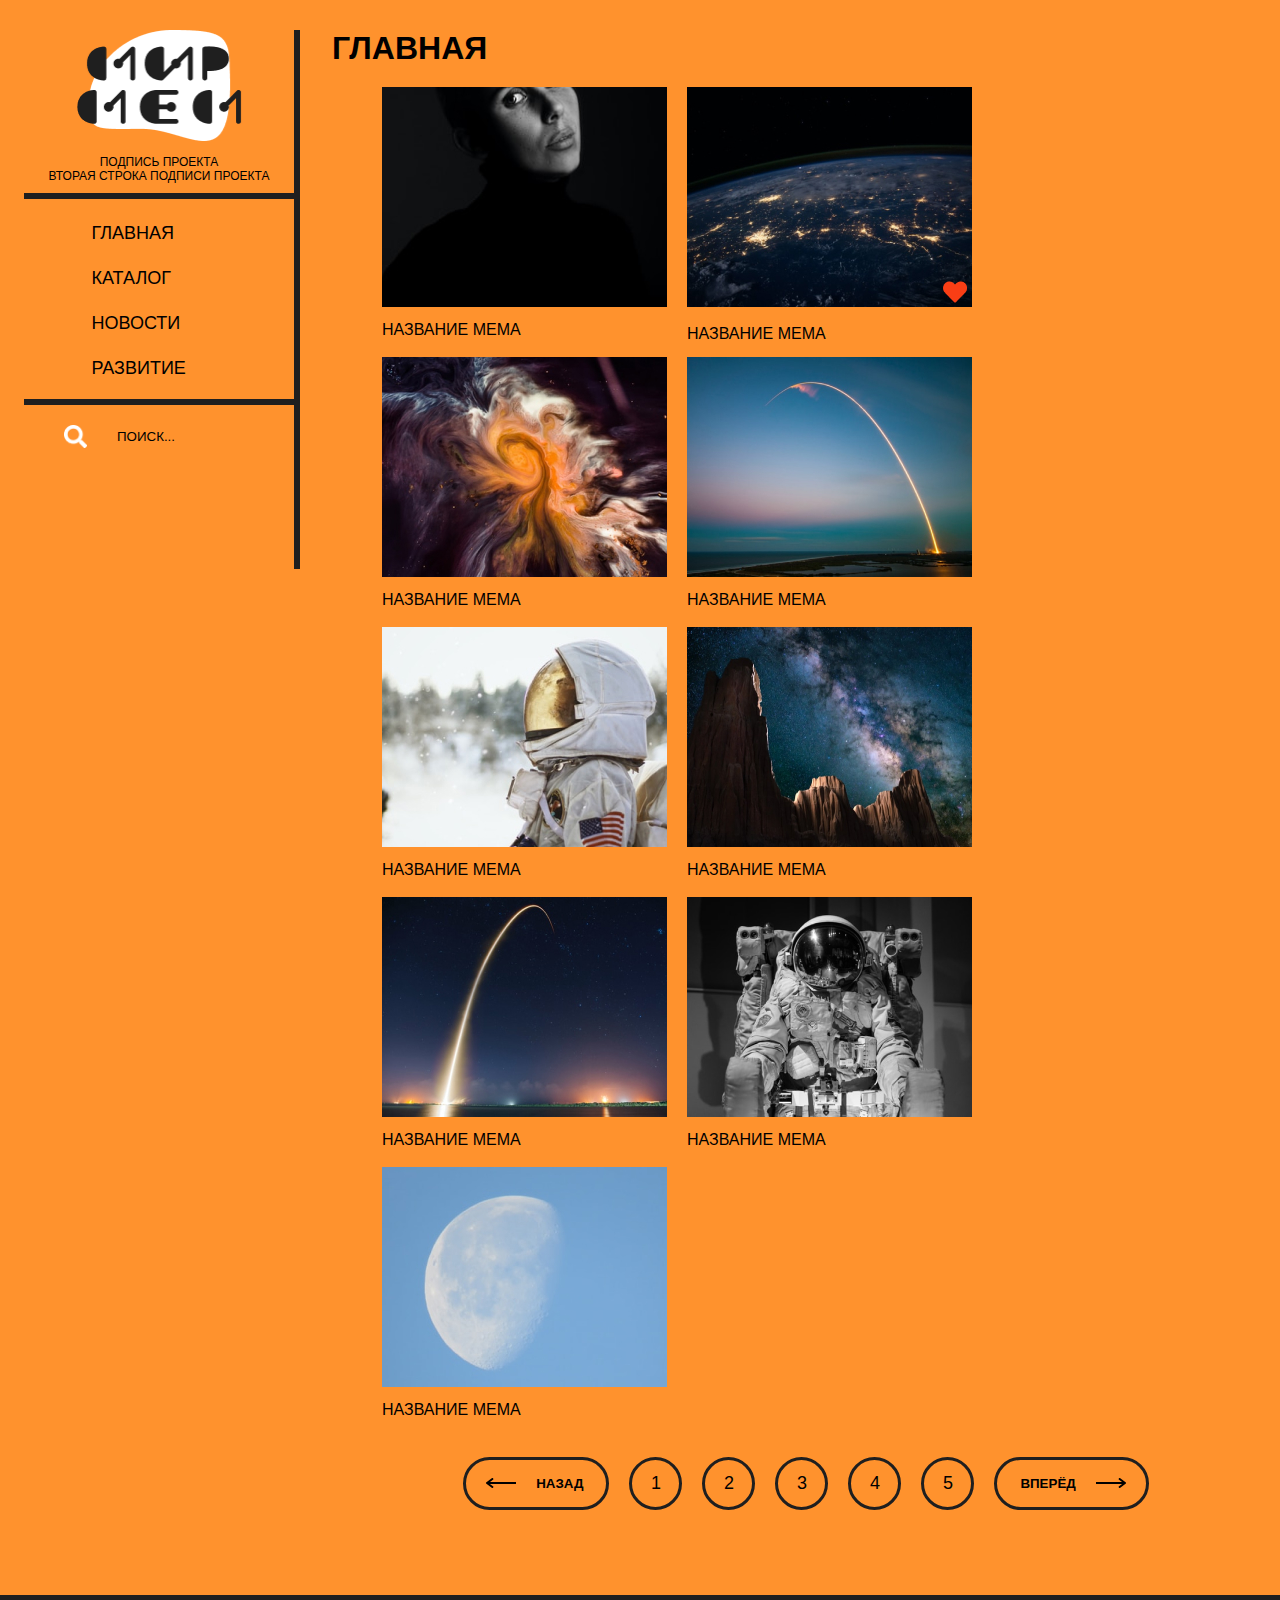
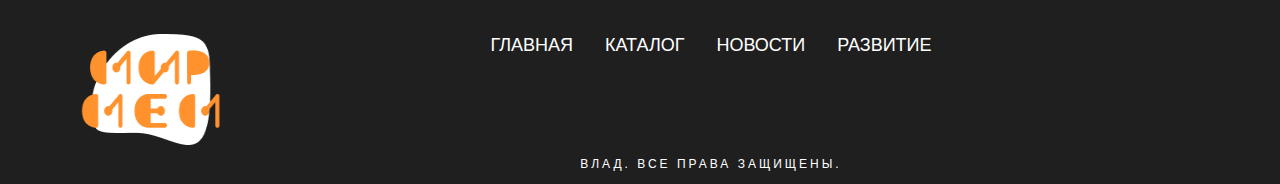
==== index2.html @ 1e3c75f7 "Created gitignore and index2 with new buttons" ====
<!DOCTYPE html>
<html lang="ru">

<head>
   <meta charset="UTF-8">
   <meta name="viewport" content="width=device-width, initial-scale=1.0">
   <link rel="stylesheet" href="css/style2.css">
   <!-- <link rel="stylesheet" href="css/normalize.css"> -->
   <!-- Import fonts -->
   <link href="http://fonts.cdnfonts.com/css/poe-vetica-new?styles=35770" rel="stylesheet">

   <title>Мир Мем</title>
</head>

<body>

   <main class="main-content orange-bg">
      <aside class="sidebar">
         <div class="company-info">
            <div class="company-info__img"> <img src="img/header-logo.png" alt="logo" class="company-info__logo"></div>
            <div class="company-info-text">
               <div class="company-info-text__title">Подпись проекта</div>
               <div class="company-info-text__subtitle">Вторая строка подписи проекта</div>
            </div>

         </div>
         <nav class="navigation">
            <ul class="navigation__list">
               <li class="navigation__item">
                  <a href="" class="navigation__link main-page">Главная</a>
               </li>
               <li class="navigation__item">
                  <a href="" class="navigation__link price-list-page">Каталог</a>
               </li>
               <li class="navigation__item">
                  <a href="" class="navigation__link news-page ">Новости</a>
               </li>
               <li class="navigation__item">
                  <a href="" class="navigation__link edu-page">Развитие</a>
               </li>
            </ul>

         </nav>
         <div class="search">
            <button type="submit" class="search__button">
               <img class="search__icon" src="img/search-icon.png"></img></button>
            <input class="search__pole" type="text" placeholder="ПОИСК...">
         </div>
         </div>
      </aside>



      <div class="content">
         <h1 class="content__title">Главная</h1>
         <div class="gallery">
            <div class="gallery__item">
               <div class="gallery__image">
                  <img src="img/content-img/1.jpg " alt="img">
               </div>
               <span class="gallery__title">Название Мема</span>
            </div>
            <div class="gallery__item">
               <div class="gallery__image_active">
                  <img src="img/content-img/2.jpg " alt="img">
               </div>
               <span class="gallery__title">Название Мема</span>
            </div>
            <div class="gallery__item">
               <div class="gallery__image">
                  <img src="img/content-img/3.jpg " alt="img">
               </div>
               <span class="gallery__title">Название Мема</span>
            </div>
            <div class="gallery__item">
               <div class="gallery__image">
                  <img src="img/content-img/4.jpg " alt="img">
               </div>
               <span class="gallery__title">Название Мема</span>
            </div>
            <div class="gallery__item">
               <div class="gallery__image">
                  <img src="img/content-img/5.jpg " alt="img">
               </div>
               <span class="gallery__title">Название Мема</span>
            </div>
            <div class="gallery__item">
               <div class="gallery__image">
                  <img src="img/content-img/6.jpg " alt="img">
               </div>
               <span class="gallery__title">Название Мема</span>
            </div>
            <div class="gallery__item">
               <div class="gallery__image">
                  <img src="img/content-img/7.jpg " alt="img">
               </div>
               <span class="gallery__title">Название Мема</span>
            </div>
            <div class="gallery__item">
               <div class="gallery__image">
                  <img src="img/content-img/8.jpg " alt="img">
               </div>
               <span class="gallery__title">Название Мема</span>
            </div>
            <div class="gallery__item">
               <div class="gallery__image">
                  <img src="img/content-img/9.jpg " alt="img">
               </div>
               <span class="gallery__title">Название Мема</span>
            </div>

         </div>
         <div class="navigation-panel-wrapper">
            <button class="left-button button">
               <span class="left-button__text">Назад</span></button>
            <div class="pages">
               <a href="#" class="pages__link">1</a>
               <a href="#" class="pages__link">2</a>
               <a href="#" class="pages__link">3</a>
               <a href="#" class="pages__link">4</a>
               <a href="#" class="pages__link">5</a>
            </div>
            <button class="right-button button"><span class="right-button__text">Вперёд</span></button>
         </div>
      </div>
   </main>

   <footer class="footer footer_black-bg">
      <img class="footer__logo" src="img/footer-logo.png" alt="logo">
      <div class="footer-content">
         <nav class="footer-content__navigation">
            <ul class="footer-content__list">
               <li class="footer-content__list-item">
                  <a href="#" class="footer-content__link">Главная</a>
               </li>
               <li class="footer-content__list-item">
                  <a href="#" class="footer-content__link">Каталог</a>
               </li>
               <li class="footer-content__list-item">
                  <a href="#" class="footer-content__link">Новости</a>
               </li>
               <li class="footer-content__list-item">
                  <a href="#" class="footer-content__link">Развитие</a>
               </li>

            </ul>
         </nav>
         <div class="copyright">
            <span class="copyright__text">Влад. Все права защищены.</span>
         </div>
      </div>
   </footer>
</body>

</html>
---- css/style2.css ----
* {
   margin: 0px;
   padding: 0px;
}

button {
   outline: none;
}
button:hover {
   cursor: pointer;
}
body {
   font-family: "POE Vetica New", sans-serif;
   text-transform: uppercase;
   color: white;
   font-style: normal;
   font-weight: 500;
   box-sizing: border-box;
   /* identical to box height, or 77px */
}
.orange-bg {
   background: #ff922d;
}

.main-content {
   padding-top: 30px;
   display: flex;
}

.sidebar {
   width: 300px;
   height: 539px;
   border-right: 6px solid #1f1f1f;
   color: #000000;
   margin-left: 24px;
}
.company-info {
   display: flex;
   flex-direction: column;
   padding-bottom: 10px;
   border-bottom: 6px solid #1f1f1f;
}
.company-info__img {
   display: flex;
   justify-content: center;
   margin-bottom: 14px;
}
.company-info__logo {
   display: block;
   width: 169px;
   height: 111px;
}
.company-info-text {
   font-size: 12px;
}
.company-info-text__title {
   display: flex;
   justify-content: center;
}
.company-info-text__subtitle {
   display: flex;
   justify-content: center;
}
.navigation {
   display: flex;
   padding-left: 25%;
   padding-bottom: 20px;
   border-bottom: 6px solid #1f1f1f;
}
.navigation__list {
   list-style-type: none;
}
.navigation__item {
   display: flex;
   flex-direction: column;
}
.navigation__link {
   text-decoration: none;
   font-size: 18px;
   color: #000000;
   margin-top: 24px;
   position: relative;
   transition: all 0.3s ease-in;
}

.main-page:hover,
.price-list-page:hover,
.news-page:hover,
.edu-page:hover {
   padding-left: 45px;
}
.navigation__link:after {
   content: "";
   position: absolute;
   background: url(../img/right-black-arrow.svg) 0 0 no-repeat;
   top: 3px;
   left: -30px;
   width: 35px;
   height: 12px;
   opacity: 0;
   transition: all 0.3s ease-in;
}
.navigation__link:hover::after {
   opacity: 1;
   content: "";
   position: absolute;
   background: url(../img/right-black-arrow.svg) 0 0 no-repeat;
   top: 3px;
   left: 0;
   width: 35px;
   height: 12px;
   transition: all 0.3s ease-in;
}
.search {
   display: flex;
   margin-top: 20px;
   justify-content: start;
   padding-left: 40px;
}
.search__button {
   display: block;
   width: 23px;
   height: 23px;
   margin-right: 30px;
   background: transparent;
   border: none;
}

.search__icon {
   display: block;
   width: 23px;
   height: 23px;
}
.search__pole {
   display: inline-block;
   border: none;
   background: transparent;
   outline: none;
}
.search__pole::placeholder {
   color: #000000;
}
.content {
   flex-grow: 1;
   color: #000000;
   padding-left: 32px;
   text-transform: uppercase;
}

.content__title {
   margin-bottom: 20px;
}
.gallery {
   display: flex;
   flex-wrap: wrap;
   margin-left: 100px;
   margin-right: 100px;
   margin-bottom: 20px;
}
.gallery__item {
   width: 285px;
   height: 256px;
   margin-right: 20px;
   margin-bottom: 14px;
   position: relative;
}
.gallery__image {
   position: relative;
}
.gallery__image:before {
   opacity: 0;
   content: "";
   position: absolute;
   width: 24px;
   height: 38px;

   background: url(../img/like-icon.png) 0 0 no-repeat;
   bottom: -10px;
   right: 5px;
   transition: all 0.3s ease;
}
.gallery__image:hover::before {
   content: "";
   position: absolute;
   width: 24px;
   height: 38px;
   background: url(../img/like-icon.png) 0 0 no-repeat;
   bottom: -10px;
   right: 5px;
   opacity: 1;
   transition: all 0.3s ease;
}
.gallery__image_active::before {
   content: "";
   position: absolute;
   width: 24px;
   height: 38px;
   background: url(../img/active-like-icon.png) 0 0 no-repeat;
   bottom: 24px;
   right: 5px;
}
.gallery__image img {
   display: block;
   width: 285px;
   height: 220px;
}

.gallery__title {
   display: block;
   margin-top: 14px;
}
.content__button-info-wrapper {
   padding-left: 350px;
   margin-right: 100px;
   display: flex;
}
.navigation-panel-wrapper {
   font-size: 18px;
   text-transform: uppercase;
   display: flex;
   max-width: 1125px;
   justify-content: center;
   margin-bottom: 85px;
}

.left-button {
   padding: 10px 23px 10px 70px;
}
.left-button__text {
   font-weight: 600;

   position: relative;
}
.left-button__text:before {
   content: "";
   background-image: url(../img/left-black-arrow.svg);
   background-repeat: no-repeat;
   height: 30px;
   width: 30px;
   top: 2px;
   left: -50px;
   position: absolute;
}
.right-button {
   padding: 10px 70px 10px 23px;
}

.right-button__text {
   font-weight: 600;

   position: relative;
}
.right-button__text:before {
   content: "";
   background-image: url(../img/left-black-arrow.svg);
   background-repeat: no-repeat;
   transform: rotateY(180deg);

   height: 30px;
   width: 30px;
   top: 2px;
   right: -50px;
   position: absolute;
}
.button {
   border: 3px solid #1f1f1f;
   border-radius: 64px;
   text-transform: uppercase;
   background: transparent;
}

.pages {
   display: flex;
   margin: 0 10px;
}
.pages__link {
   display: flex;
   height: 47px;
   width: 47px;
   border-radius: 64px;
   border: 3px solid #1f1f1f;
   justify-content: center;
   align-items: center;
   text-decoration: none;
   font-size: 18px;
   color: #000000;
   margin: 0 10px;
   transition: all 0.3s ease;
}

.pages__link:hover {
   color: #fff;
   background: #1f1f1f;
}

/* footer */
.footer_black-bg {
   background: #1f1f1f;
}

.footer {
   height: 189px;
   padding: 0 125px;
   display: flex;
   justify-content: space-around;
   align-items: center;
}
.footer__logo {
   display: block;
   width: 142px;
   height: 111px;
}
.footer-content {
   display: flex;
   flex-direction: column;
   flex-grow: 1;
   height: 100%;
}
.footer-content__navigation {
   padding-top: 40px;
   flex-grow: 1;
}
.footer-content__list {
   display: flex;
   justify-content: center;
}
.footer-content__list-item {
   list-style-type: none;
   align-items: center;
}
.footer-content__link {
   color: #ffffff;
   text-decoration: none;
   margin: 0 16px;
   font-size: 18px;
}
.copyright {
   vertical-align: bottom;
   flex-grow: 0;
   text-align: center;
   padding-bottom: 12px;
}
.copyright__text {
   font-size: 12px;
   letter-spacing: 0.25em;
}

@media (max-width: 1430px) {
   .content__button-info-wrapper {
      padding-left: 220px;
   }
   .gallery {
      margin-left: 50px;
      margin-right: 50px;
   }
   .footer {
      padding: 0 80px;
   }
}

@media (max-width: 1020px) {
   .content__button-info-wrapper {
      padding-left: 50px;
   }
}

@media (max-width: 760px) {
   .sidebar {
      display: none;
   }

   .main-content {
      flex-direction: column;
   }

   .gallery,
   .galery__items {
      justify-content: space-between;
      margin-left: 0;
   }
   .content {
      justify-content: space-between;
   }

   .footer__logo {
      display: none;
   }
   .footer {
      padding: 0;
   }
   .foote-content__list {
      justify-content: space-between;
   }
   .content__button-info-wrapper {
      max-width: 300px;
      margin: 0 auto;
   }
}

@media (max-width: 690px) {
   .gallery {
      margin: 0;
      display: flex;
      justify-content: center;
      flex-basis: auto;
   }
   .gallery__item {
      margin-right: 15px;
   }
   .content__button-info-wrapper {
      padding: 0;
      margin: 0 auto;
   }

   .content {
      justify-content: space-between;
   }
   .button-info__text:after {
      content: "";
      background: none;
   }
   .button-info {
      padding-right: 25px;
   }
}

@media (max-width: 512px) {
   .footer-content__navigation {
      padding-top: 10px;
      display: flex;
      justify-content: center;
   }
   .footer-content__list {
      flex-direction: column;
   }
   .footer-content__list-item {
      margin: 5px 0;
   }

   .copyright {
      padding-top: 10px;

      padding-bottom: 0;
   }
   .content__button-info-wrapper {
      margin-top: 20px;
      padding: 0;
      padding-bottom: 0;
   }
   .button-info {
      padding-right: 25px;
   }
   .button-info__text:after {
      content: "";
      background: none;
   }
}

@media (max-width: 333px) {
   .content {
      padding: 5px 5px;
   }
   .gallery__item {
      width: 80%;
      height: 80%;
   }
}
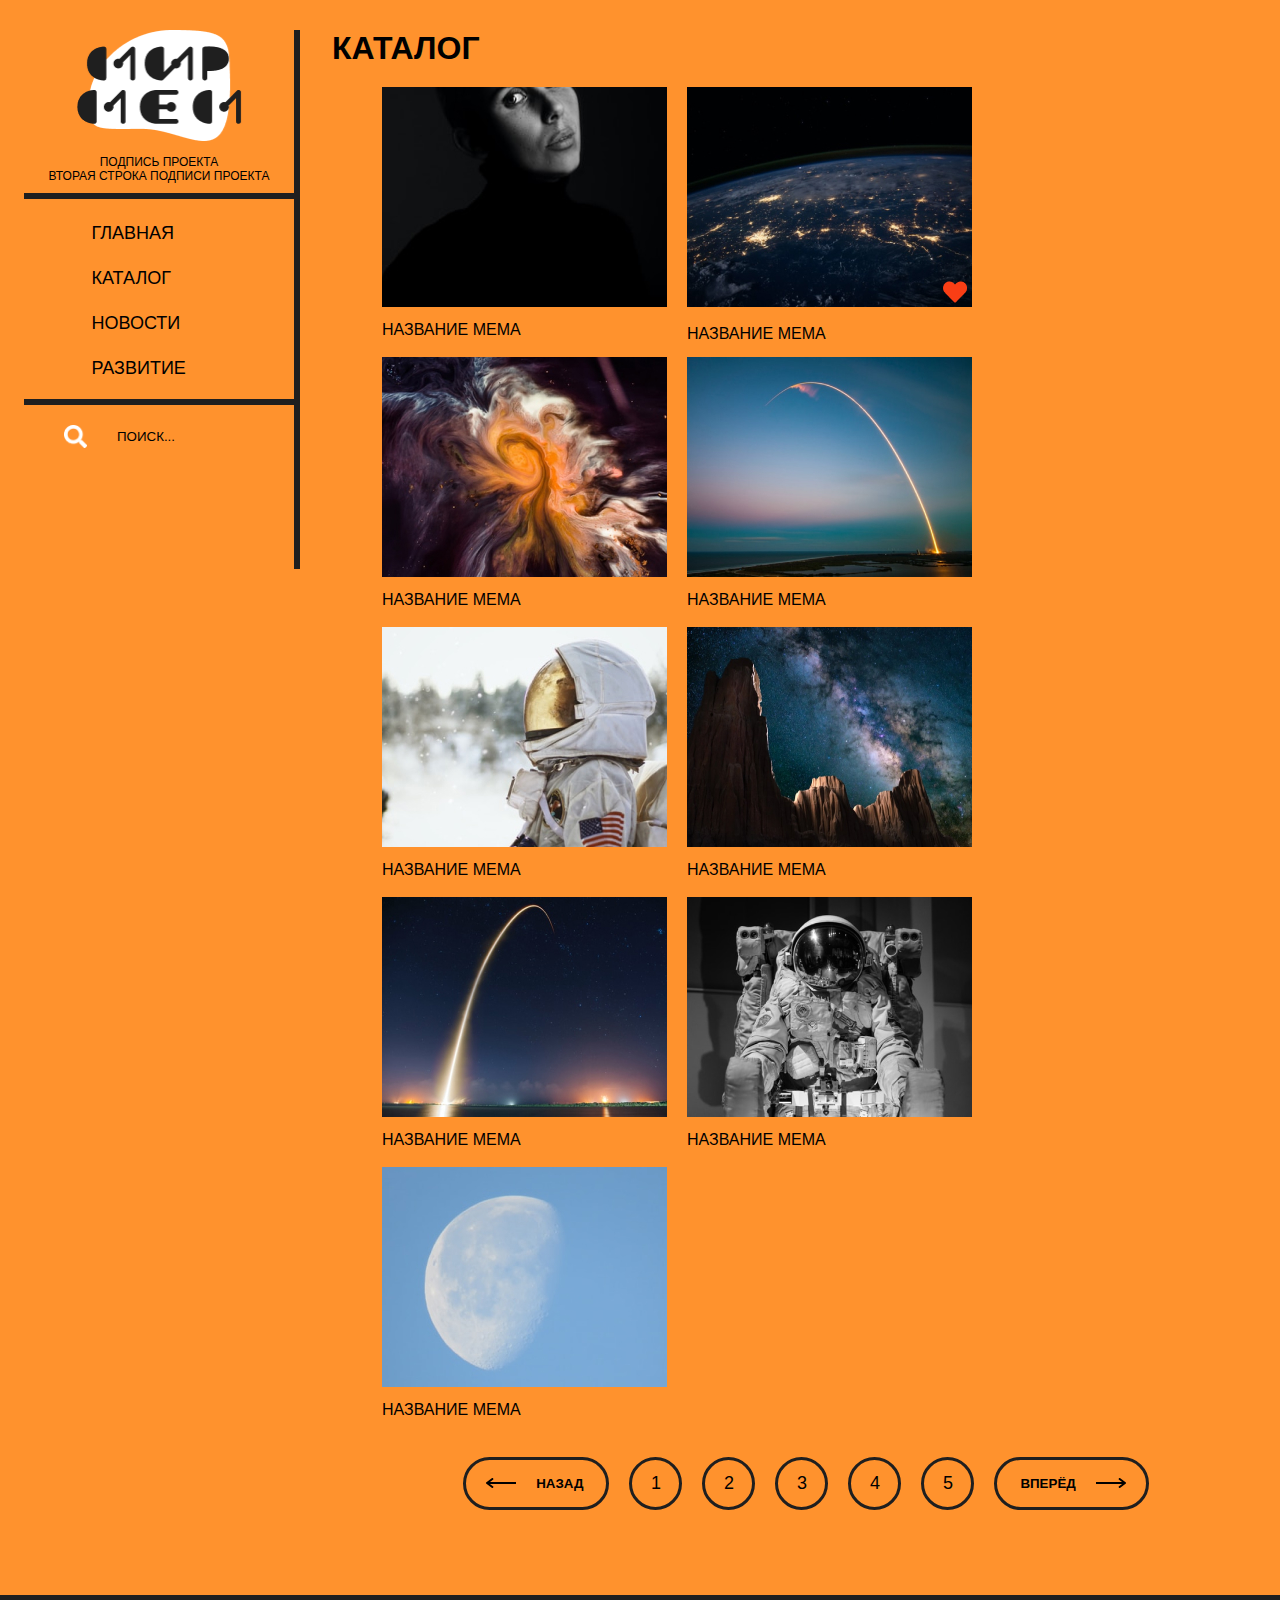
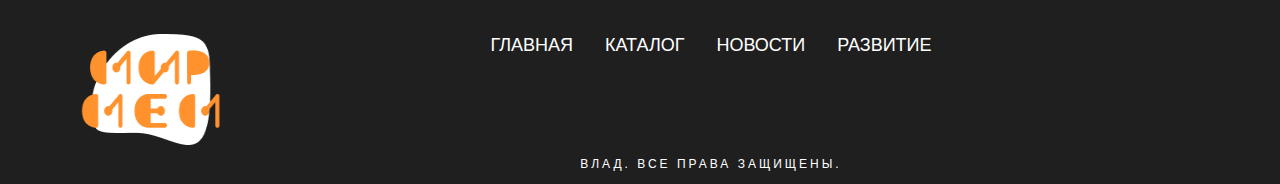
==== commit 89bd0030: "FIXED CATALOG TITLE" ====
--- a/index2.html
+++ b/index2.html
@@ -52,7 +52,7 @@
 
 
       <div class="content">
-         <h1 class="content__title">Главная</h1>
+         <h1 class="content__title">Каталог</h1>
          <div class="gallery">
             <div class="gallery__item">
                <div class="gallery__image">
